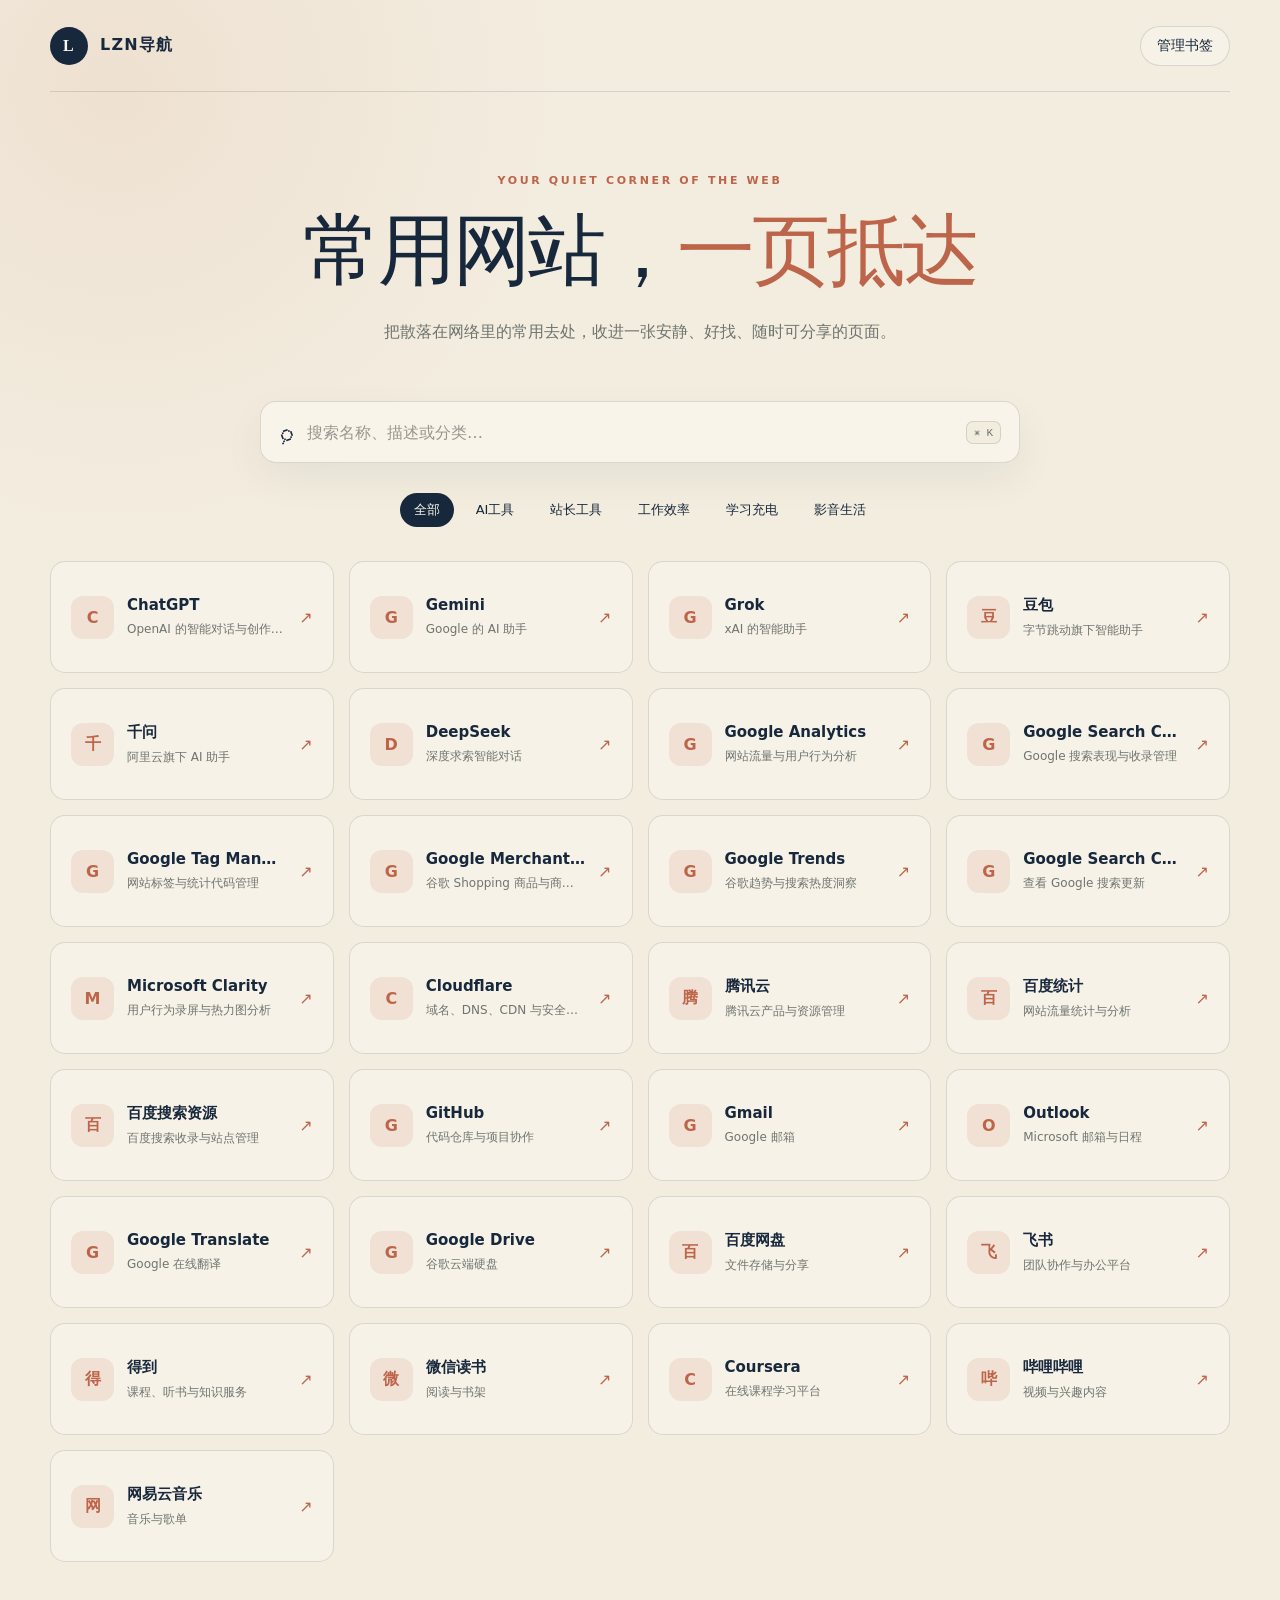
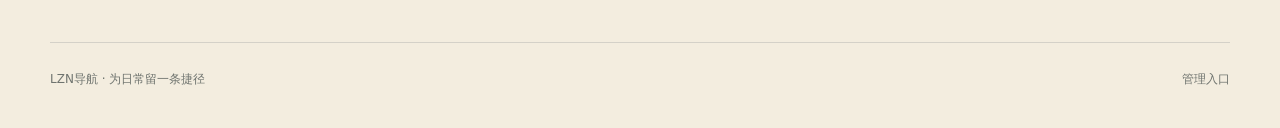
==== index.html @ 7b0e6d19 "Add Files" ====
<!doctype html>
<html lang="zh-CN">
  <head>
    <meta charset="utf-8">
    <meta name="viewport" content="width=device-width, initial-scale=1">
    <meta name="description" content="LZN导航：常用网站，一页抵达。">
    <title>LZN导航｜常用网站，一页抵达</title>
    <link rel="stylesheet" href="assets/style.css"><link rel="stylesheet" href="assets/fallback.css">
  </head>
  <body>
    <main>
      <header class="site-header shell">
        <a class="brand" href="/" aria-label="LZN导航首页"><span class="brand-mark">L</span><span>LZN导航</span></a>
        <a class="admin-link" id="admin-link" href="manage.html">管理书签</a>
      </header>
      <section class="hero shell">
        <p class="eyebrow">YOUR QUIET CORNER OF THE WEB</p>
        <h1>常用网站，<em>一页抵达</em></h1>
        <p>把散落在网络里的常用去处，收进一张安静、好找、随时可分享的页面。</p>
      </section>
      <section class="directory shell" aria-label="网址导航">
        <div class="search-wrap"><span aria-hidden="true">⌕</span><label class="sr-only" for="site-search">搜索网站</label><input id="site-search" type="search" placeholder="搜索名称、描述或分类…"><kbd>⌘ K</kbd></div>
        <nav class="filters" id="filters" aria-label="分类筛选"></nav>
        <div class="link-grid" id="link-grid"></div>
        <div class="empty-state" id="empty-state" hidden><span>⌕</span><strong>没有找到相关网站</strong><p>换个关键词，或选择其他分类试试。</p></div>
      </section>
      <footer class="shell footer"><span>LZN导航 · 为日常留一条捷径</span><a id="footer-admin" href="manage.html">管理入口</a></footer>
    </main>
    <script src="assets/config.js"></script>
    <script src="assets/app.js"></script>
  </body>
</html>
---- assets/style.css ----
:root{--paper:#f3eddf;--paper-light:#faf6ed;--ink:#17283c;--muted:#6f746f;--terracotta:#bd654a;--line:rgba(23,40,60,.14)}*{box-sizing:border-box}body{margin:0;background:radial-gradient(circle at 9% 5%,rgba(189,101,74,.09),transparent 28rem),var(--paper);color:var(--ink);font-family:"PingFang SC","Microsoft YaHei",system-ui,sans-serif}a{color:inherit;text-decoration:none}button,input{font:inherit}.shell{width:min(1180px,calc(100% - 40px));margin-inline:auto}.sr-only{position:absolute;width:1px;height:1px;overflow:hidden;clip:rect(0,0,0,0)}.site-header{height:92px;display:flex;align-items:center;justify-content:space-between;border-bottom:1px solid var(--line)}.brand{display:inline-flex;align-items:center;gap:12px;font-weight:700;letter-spacing:.08em}.brand-mark{width:38px;height:38px;display:grid;place-items:center;border-radius:50%;background:var(--ink);color:var(--paper-light);font-family:Georgia,serif}.admin-link{border:1px solid var(--line);background:rgba(250,246,237,.55);padding:10px 16px;border-radius:999px;font-size:14px;transition:.2s ease}.admin-link:hover{border-color:var(--ink);background:var(--paper-light)}.hero{padding:82px 0 54px;text-align:center}.eyebrow{margin:0 0 20px;color:var(--terracotta);font-size:11px;letter-spacing:.24em;font-weight:700}h1{margin:0;font:500 clamp(42px,7vw,78px)/1.12 "Songti SC",STSong,SimSun,serif;letter-spacing:-.04em}h1 em{color:var(--terracotta);font-style:normal}.hero>p:last-child{max-width:570px;margin:24px auto 0;color:var(--muted);line-height:1.8}.directory{padding-bottom:80px}.search-wrap{max-width:760px;margin:0 auto 30px;height:62px;display:flex;align-items:center;gap:13px;padding:0 18px;border:1px solid var(--line);border-radius:16px;background:rgba(250,246,237,.82);box-shadow:0 16px 40px rgba(23,40,60,.06)}.search-wrap>span{font-size:26px;transform:rotate(-20deg)}.search-wrap input{flex:1;min-width:0;border:0;outline:0;background:transparent;color:var(--ink)}.search-wrap input::placeholder{color:#97968f}kbd{border:1px solid var(--line);background:var(--paper);border-radius:7px;padding:4px 7px;color:var(--muted);font-size:11px}.filters{display:flex;justify-content:center;gap:8px;flex-wrap:wrap;margin-bottom:34px}.filters button{border:0;background:transparent;padding:8px 14px;border-radius:999px;cursor:pointer;font-size:13px;color:var(--ink)}.filters button.active{background:var(--ink);color:var(--paper-light)}.link-grid{display:grid;grid-template-columns:repeat(4,1fr);gap:15px}.link-card{min-height:112px;display:grid;grid-template-columns:43px 1fr auto;align-items:center;gap:13px;padding:20px;border:1px solid var(--line);border-radius:15px;background:rgba(250,246,237,.58);transition:transform .2s ease,background .2s ease,box-shadow .2s ease}.link-card:hover{transform:translateY(-3px);background:var(--paper-light);box-shadow:0 14px 30px rgba(23,40,60,.08)}.link-icon{width:43px;height:43px;display:grid;place-items:center;overflow:hidden;border-radius:12px;background:rgba(189,101,74,.12);color:var(--terracotta);font-weight:700}.link-icon img{width:24px;height:24px;object-fit:contain}.link-text{min-width:0;display:flex;flex-direction:column;gap:7px}.link-text strong,.link-text small{white-space:nowrap;overflow:hidden;text-overflow:ellipsis}.link-text strong{font-size:15px}.link-text small{color:var(--muted);font-size:12px}.card-arrow{color:var(--terracotta)}.empty-state{text-align:center;padding:70px 20px;border-top:1px solid var(--line);color:var(--muted)}.empty-state span{display:block;font-size:34px;margin-bottom:12px}.footer{display:flex;justify-content:space-between;padding:28px 0 40px;border-top:1px solid var(--line);font-size:12px;color:var(--muted)}.manage-page{min-height:100vh}.manage-page .site-header{width:100%}.manage-hero{padding:72px 0 36px}.manage-hero h1{font-size:clamp(40px,6vw,66px)}.manage-hero>p:last-child{color:var(--muted);line-height:1.8;max-width:620px}.manage-actions{display:grid;grid-template-columns:repeat(3,1fr);gap:16px;padding-bottom:24px}.manage-card{min-height:180px;padding:26px;border:1px solid var(--line);border-radius:16px;background:rgba(250,246,237,.58);display:flex;flex-direction:column;gap:11px;transition:.2s ease}.manage-card:hover{transform:translateY(-3px);background:var(--paper-light);box-shadow:0 14px 30px rgba(23,40,60,.08)}.manage-card strong{font:600 23px/1.3 "Songti SC",STSong,serif}.manage-card span,.manage-note{color:var(--muted);font-size:14px;line-height:1.7}.manage-card b{margin-top:auto;color:var(--terracotta);font-size:14px}@media(max-width:950px){.link-grid{grid-template-columns:repeat(2,1fr)}.manage-actions{grid-template-columns:1fr}}@media(max-width:580px){.shell{width:min(100% - 28px,1180px)}.site-header{height:76px}.hero{padding:60px 0 40px}.link-grid{grid-template-columns:1fr}kbd{display:none}.footer{gap:14px}}
---- assets/fallback.css ----
.link-icon.missing img { display: none; }
.link-icon.missing::after { content: attr(data-letter); }
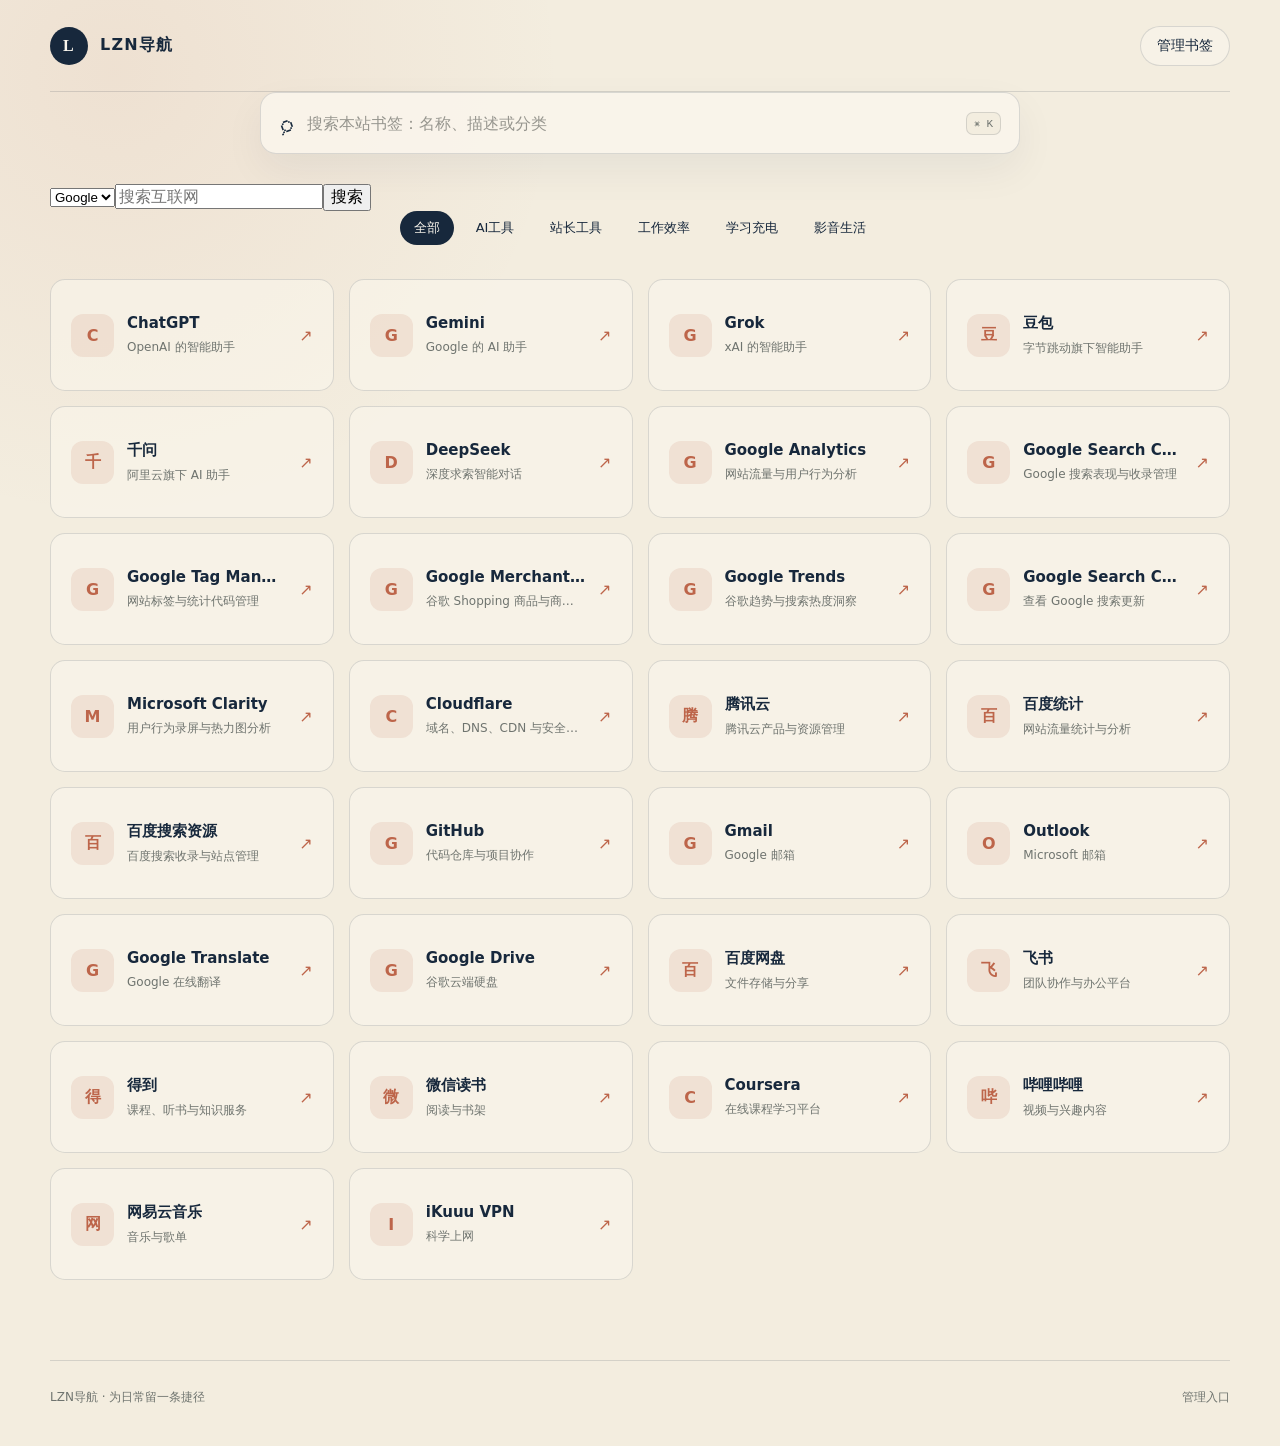
==== commit 87dd1ead: "update index" ====
--- a/index.html
+++ b/index.html
@@ -1,32 +1,5 @@
 <!doctype html>
-<html lang="zh-CN">
-  <head>
-    <meta charset="utf-8">
-    <meta name="viewport" content="width=device-width, initial-scale=1">
-    <meta name="description" content="LZN导航：常用网站，一页抵达。">
-    <title>LZN导航｜常用网站，一页抵达</title>
-    <link rel="stylesheet" href="assets/style.css"><link rel="stylesheet" href="assets/fallback.css">
-  </head>
-  <body>
-    <main>
-      <header class="site-header shell">
-        <a class="brand" href="/" aria-label="LZN导航首页"><span class="brand-mark">L</span><span>LZN导航</span></a>
-        <a class="admin-link" id="admin-link" href="manage.html">管理书签</a>
-      </header>
-      <section class="hero shell">
-        <p class="eyebrow">YOUR QUIET CORNER OF THE WEB</p>
-        <h1>常用网站，<em>一页抵达</em></h1>
-        <p>把散落在网络里的常用去处，收进一张安静、好找、随时可分享的页面。</p>
-      </section>
-      <section class="directory shell" aria-label="网址导航">
-        <div class="search-wrap"><span aria-hidden="true">⌕</span><label class="sr-only" for="site-search">搜索网站</label><input id="site-search" type="search" placeholder="搜索名称、描述或分类…"><kbd>⌘ K</kbd></div>
-        <nav class="filters" id="filters" aria-label="分类筛选"></nav>
-        <div class="link-grid" id="link-grid"></div>
-        <div class="empty-state" id="empty-state" hidden><span>⌕</span><strong>没有找到相关网站</strong><p>换个关键词，或选择其他分类试试。</p></div>
-      </section>
-      <footer class="shell footer"><span>LZN导航 · 为日常留一条捷径</span><a id="footer-admin" href="manage.html">管理入口</a></footer>
-    </main>
-    <script src="assets/config.js"></script>
-    <script src="assets/app.js"></script>
-  </body>
-</html>
+<html lang="zh-CN"><head><meta charset="utf-8"><meta name="viewport" content="width=device-width, initial-scale=1"><meta name="description" content="LZN导航：常用网站，一页抵达。"><title>LZN导航</title><link rel="stylesheet" href="assets/style.css"><link rel="stylesheet" href="assets/fallback.css"></head>
+<body><main><header class="site-header shell"><a class="brand" href="/" aria-label="LZN导航首页"><span class="brand-mark">L</span><span>LZN导航</span></a><a class="admin-link" id="admin-link" href="manage.html">管理书签</a></header>
+<section class="directory shell" aria-label="网址导航"><div class="search-tools"><div class="search-wrap"><span aria-hidden="true">⌕</span><label class="sr-only" for="site-search">搜索本站书签</label><input id="site-search" type="search" placeholder="搜索本站书签：名称、描述或分类"><kbd>⌘ K</kbd></div><form class="web-search" id="web-search" role="search"><label class="sr-only" for="web-query">搜索互联网</label><select id="search-engine" aria-label="选择搜索引擎"><option value="google">Google</option><option value="baidu">百度</option><option value="bing">必应</option></select><input id="web-query" type="search" placeholder="搜索互联网" autocomplete="off"><button type="submit">搜索</button></form></div><nav class="filters" id="filters" aria-label="分类筛选"></nav><div class="link-grid" id="link-grid"></div><div class="empty-state" id="empty-state" hidden><span>⌕</span><strong>没有找到相关网站</strong><p>换个关键词，或选择其他分类试试。</p></div></section>
+<footer class="shell footer"><span>LZN导航 · 为日常留一条捷径</span><a id="footer-admin" href="manage.html">管理入口</a></footer></main><script src="assets/config.js"></script><script src="assets/app.js"></script></body></html>
